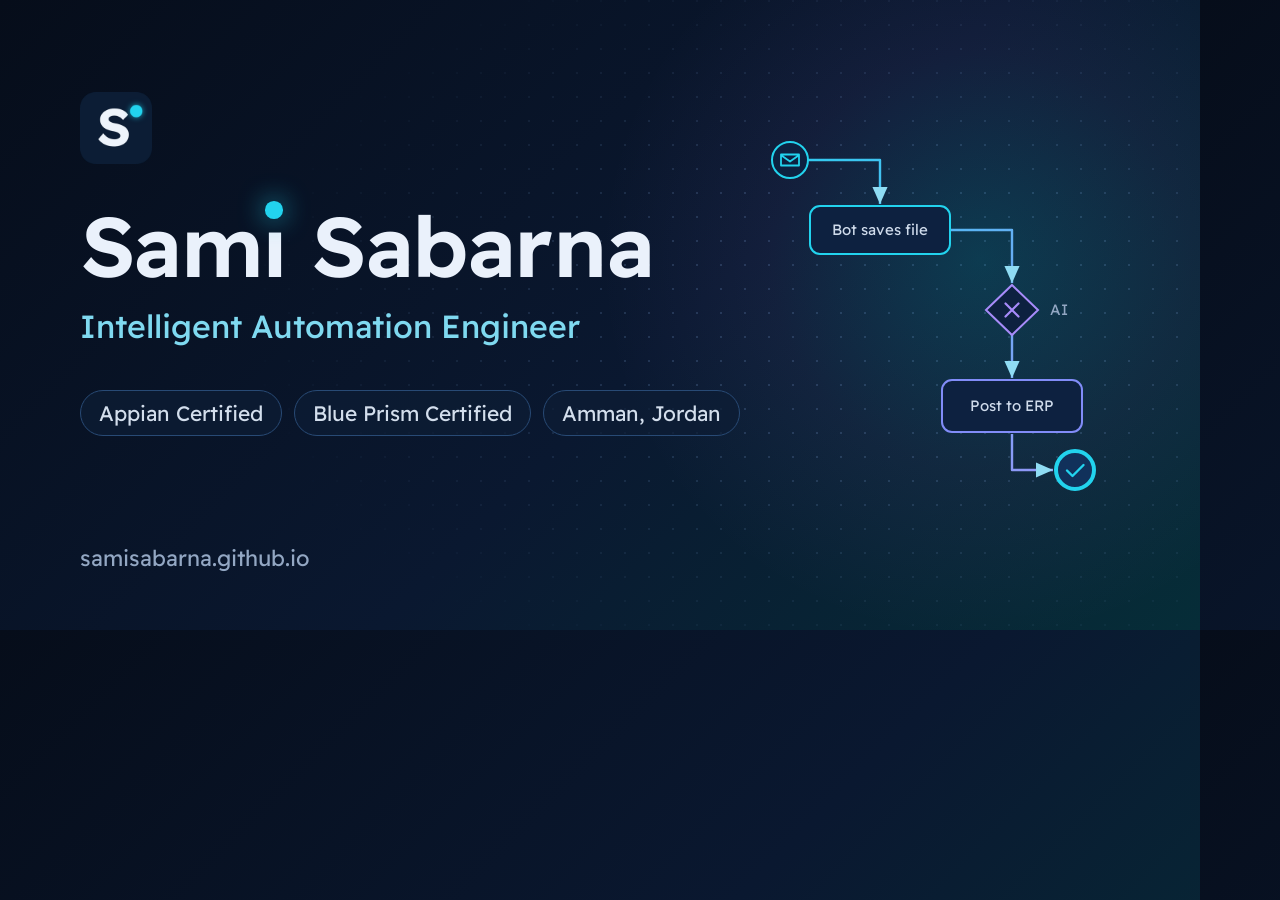
==== tools/og-card.html @ a15de97c "Personal site: bilingual profile, work, experience and CV Co-Authored-By: Claude Opus 5.5 <noreply@a" ====
<!doctype html>
<!-- Source for assets/og.png (1200x630 link preview). Rendered with headless Edge; see tools/README.md. -->
<html lang="en">
<head>
  <meta charset="utf-8">
  <link rel="stylesheet" href="https://fonts.googleapis.com/css2?family=Readex+Pro:HEXP,wght@0..100,160..700&display=block">
  <style>
    html, body { margin: 0; width: 1200px; height: 630px; overflow: hidden; }
    body {
      position: relative;
      font-family: "Readex Pro", "Segoe UI", sans-serif;
      color: #eaf1fb;
      background: linear-gradient(135deg, #060d1a 0%, #0a1830 55%, #062d38 100%);
    }
    .dots {
      position: absolute; inset: 0;
      background-image: radial-gradient(circle at 1px 1px, rgba(120, 160, 210, .22) 1px, transparent 1.3px);
      background-size: 24px 24px;
      -webkit-mask-image: radial-gradient(ellipse 70% 80% at 75% 50%, #000 30%, transparent 80%);
    }
    .halo {
      position: absolute; width: 760px; height: 760px; right: -160px; top: -120px;
      background: radial-gradient(closest-side, rgba(34, 211, 238, .16), rgba(167, 139, 250, .06) 55%, transparent);
    }
    .copy { position: absolute; left: 80px; top: 92px; width: 680px; }
    .mark { display: block; width: 72px; height: 72px; margin-bottom: 40px; }
    h1 .i { position: relative; }
    h1 .i::after { content: ""; position: absolute; top: .1em; left: 50%; width: .21em; height: .21em; margin-left: -.105em; border-radius: 50%; background: #22d3ee; box-shadow: 0 0 .3em rgba(34, 211, 238, .8); }
    h1 { margin: 0; font-size: 84px; font-weight: 620; line-height: 1; letter-spacing: -.03em; font-variation-settings: "HEXP" 12; }
    .role { margin: 18px 0 0; font-size: 32px; font-weight: 450; color: #7fd9f0; }
    .chips { display: flex; gap: 12px; margin-top: 44px; }
    .chip { white-space: nowrap; padding: 9px 18px; border: 1.5px solid #284a75; border-radius: 999px; background: rgba(12, 29, 53, .75); font-size: 21px; color: #d3deec; }
    .url { position: absolute; left: 80px; bottom: 58px; font-size: 22px; color: #93a7c3; }
    svg.flow { position: absolute; right: 70px; top: 120px; }
    .flow text { font-family: "Readex Pro", sans-serif; font-size: 15px; fill: #cfdbeb; text-anchor: middle; }
  </style>
</head>
<body>
  <div class="dots"></div>
  <div class="halo"></div>

  <div class="copy">
    <img class="mark" src="../assets/favicon-192.png" alt="">
    <h1>Sam<span class="i">ı</span> Sabarna</h1>
    <p class="role">Intelligent Automation Engineer</p>
    <div class="chips">
      <span class="chip">Appian Certified</span>
      <span class="chip">Blue Prism Certified</span>
      <span class="chip">Amman, Jordan</span>
    </div>
  </div>
  <div class="url">samisabarna.github.io</div>

  <svg class="flow" width="380" height="390" viewBox="0 0 380 390">
    <defs>
      <linearGradient id="gf" gradientUnits="userSpaceOnUse" x1="0" y1="0" x2="380" y2="390"><stop offset="0" stop-color="#22d3ee"/><stop offset="1" stop-color="#a78bfa"/></linearGradient>
      <marker id="ar" viewBox="0 0 10 10" refX="9" refY="5" markerWidth="8" markerHeight="8" orient="auto"><path d="M0 1 9 5 0 9z" fill="#8fdcf3"/></marker>
    </defs>
    <g fill="none" stroke="url(#gf)" stroke-width="2.4" stroke-linejoin="round">
      <path d="M58 40H130V84" marker-end="url(#ar)"/>
      <path d="M200 110H262V163" marker-end="url(#ar)"/>
      <path d="M262 213V258" marker-end="url(#ar)"/>
      <path d="M262 314V350H303" marker-end="url(#ar)"/>
    </g>
    <circle cx="40" cy="40" r="18" fill="#0d2140" stroke="#22d3ee" stroke-width="2"/>
    <path d="M31 34.5h18v11H31z M31.5 35.5l8.5 6 8.5-6" fill="none" stroke="#22d3ee" stroke-width="1.8" stroke-linejoin="round"/>
    <rect x="60" y="86" width="140" height="48" rx="10" fill="#0d2140" stroke="#22d3ee" stroke-width="2"/>
    <text x="130" y="115">Bot saves file</text>
    <polygon points="262,165 288,190 262,215 236,190" fill="#0d2140" stroke="#a78bfa" stroke-width="2"/>
    <path d="M255.5 183.5l13 13M268.5 183.5l-13 13" stroke="#a78bfa" stroke-width="2.2" stroke-linecap="round"/>
    <text x="300" y="195" style="text-anchor:start; fill:#93a7c3">AI</text>
    <rect x="192" y="260" width="140" height="52" rx="10" fill="#0d2140" stroke="#818cf8" stroke-width="2"/>
    <text x="262" y="291">Post to ERP</text>
    <circle cx="325" cy="350" r="19" fill="#11315b" stroke="#22d3ee" stroke-width="4"/>
    <path d="M317 350.5l5.5 5.5 11-11" fill="none" stroke="#22d3ee" stroke-width="2.4" stroke-linecap="round" stroke-linejoin="round"/>
  </svg>
</body>
</html>
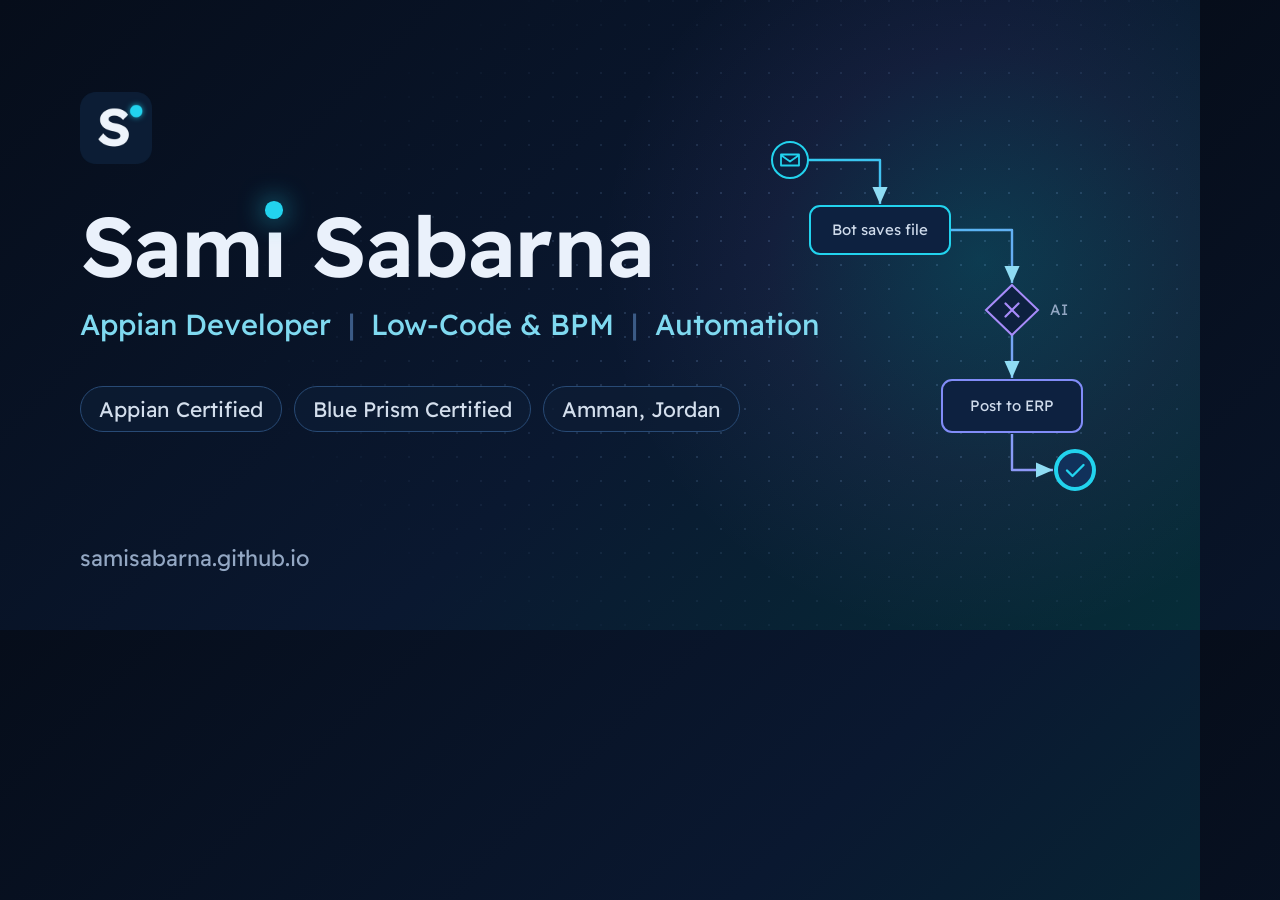
==== commit f138b551: "Link preview image: show the Appian Developer headline Co-Authored-By: Claude Opus 5.5 <noreply@anth" ====
--- a/tools/og-card.html
+++ b/tools/og-card.html
@@ -27,7 +27,8 @@
     h1 .i { position: relative; }
     h1 .i::after { content: ""; position: absolute; top: .1em; left: 50%; width: .21em; height: .21em; margin-left: -.105em; border-radius: 50%; background: #22d3ee; box-shadow: 0 0 .3em rgba(34, 211, 238, .8); }
     h1 { margin: 0; font-size: 84px; font-weight: 620; line-height: 1; letter-spacing: -.03em; font-variation-settings: "HEXP" 12; }
-    .role { margin: 18px 0 0; font-size: 32px; font-weight: 450; color: #7fd9f0; }
+    .role { margin: 18px 0 0; font-size: 29px; font-weight: 450; color: #7fd9f0; white-space: nowrap; }
+    .role .sep { margin: 0 .3em; color: #3b5b86; }
     .chips { display: flex; gap: 12px; margin-top: 44px; }
     .chip { white-space: nowrap; padding: 9px 18px; border: 1.5px solid #284a75; border-radius: 999px; background: rgba(12, 29, 53, .75); font-size: 21px; color: #d3deec; }
     .url { position: absolute; left: 80px; bottom: 58px; font-size: 22px; color: #93a7c3; }
@@ -42,7 +43,7 @@
   <div class="copy">
     <img class="mark" src="../assets/favicon-192.png" alt="">
     <h1>Sam<span class="i">ı</span> Sabarna</h1>
-    <p class="role">Intelligent Automation Engineer</p>
+    <p class="role">Appian Developer <span class="sep">|</span> Low-Code &amp; BPM <span class="sep">|</span> Automation</p>
     <div class="chips">
       <span class="chip">Appian Certified</span>
       <span class="chip">Blue Prism Certified</span>
